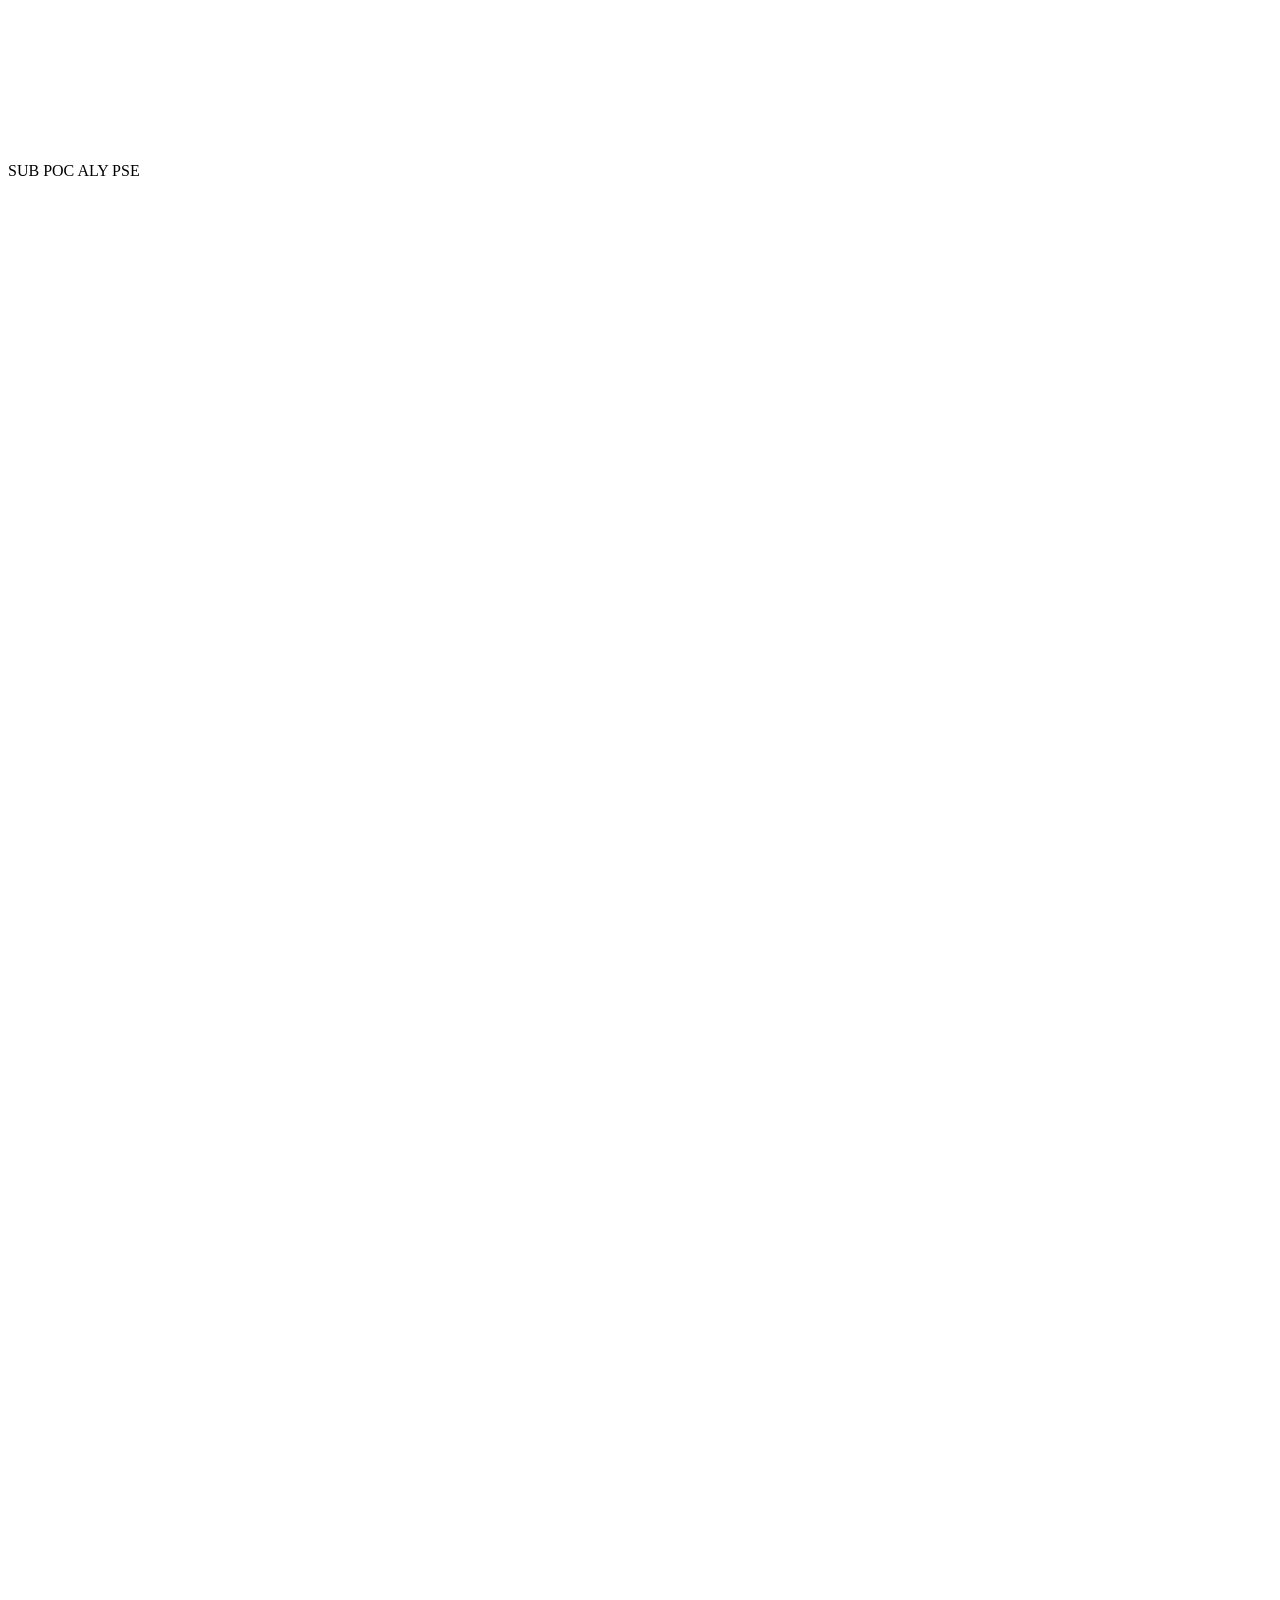
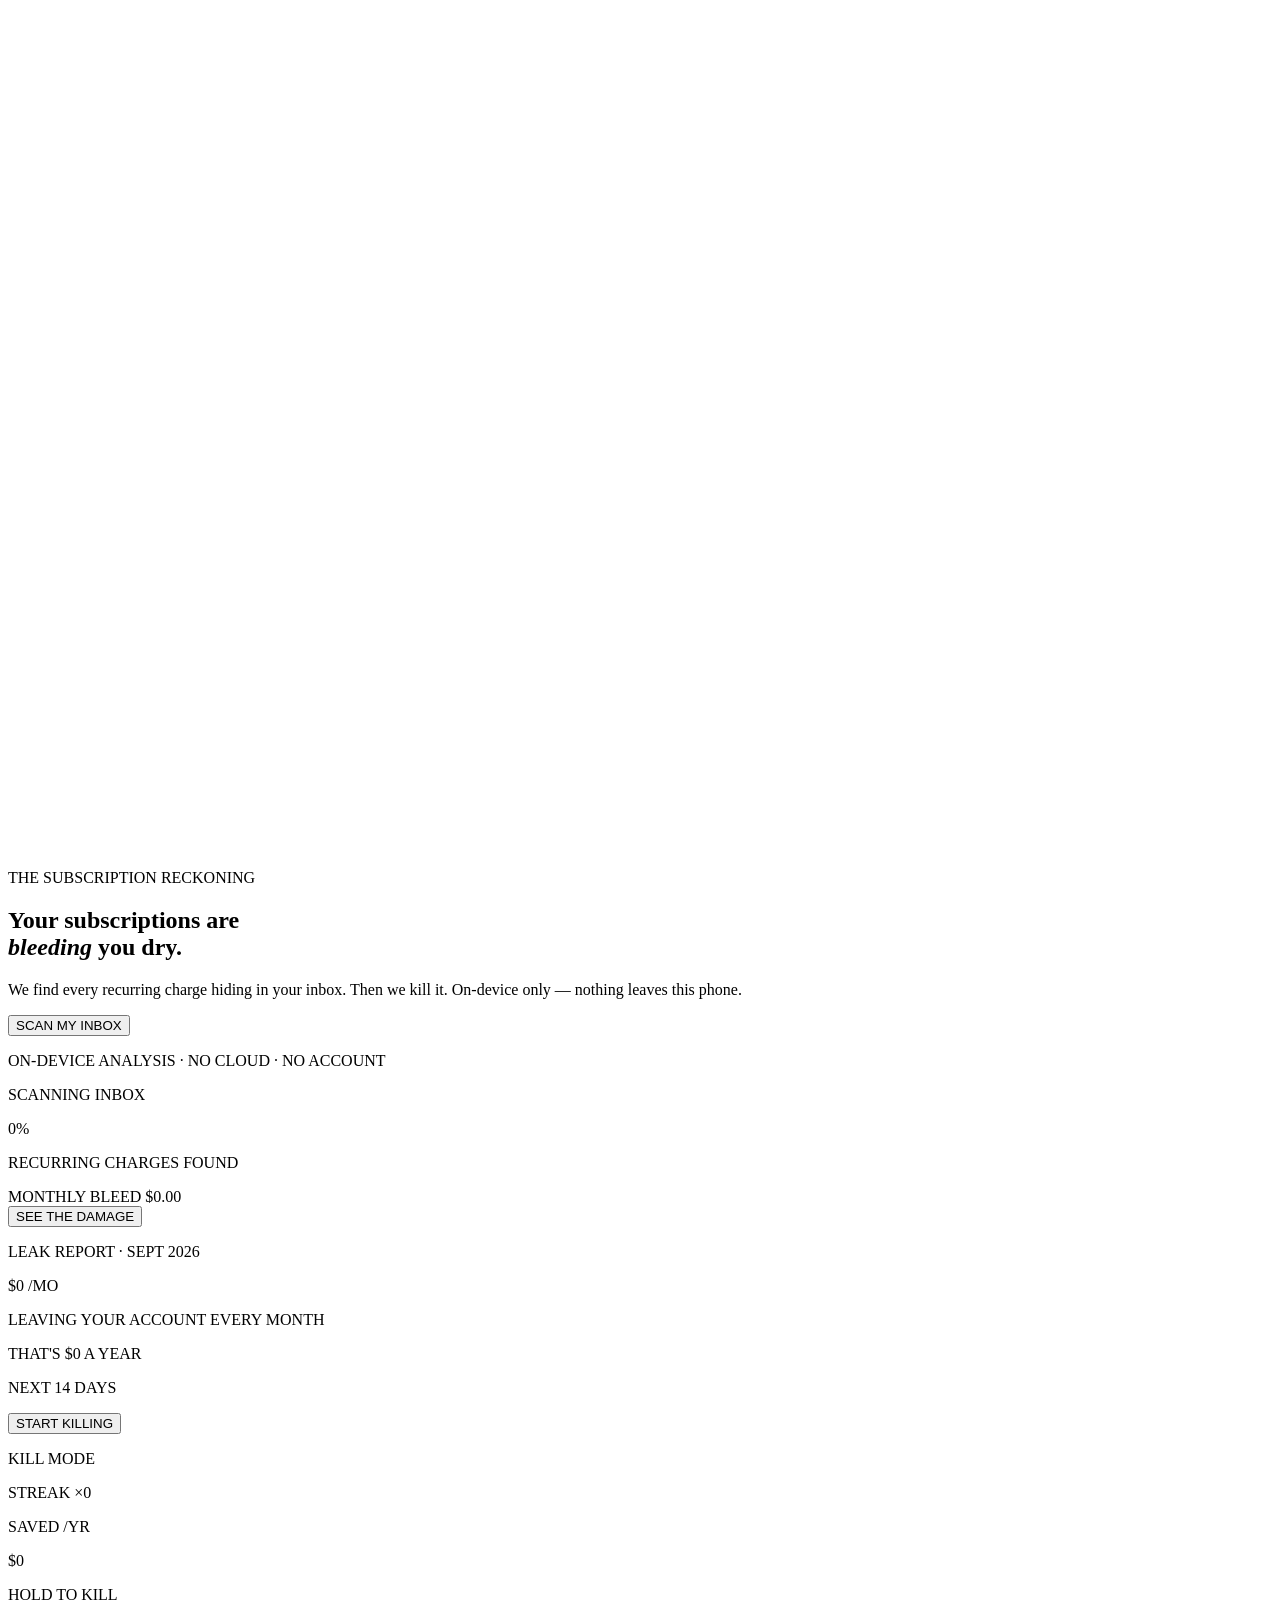
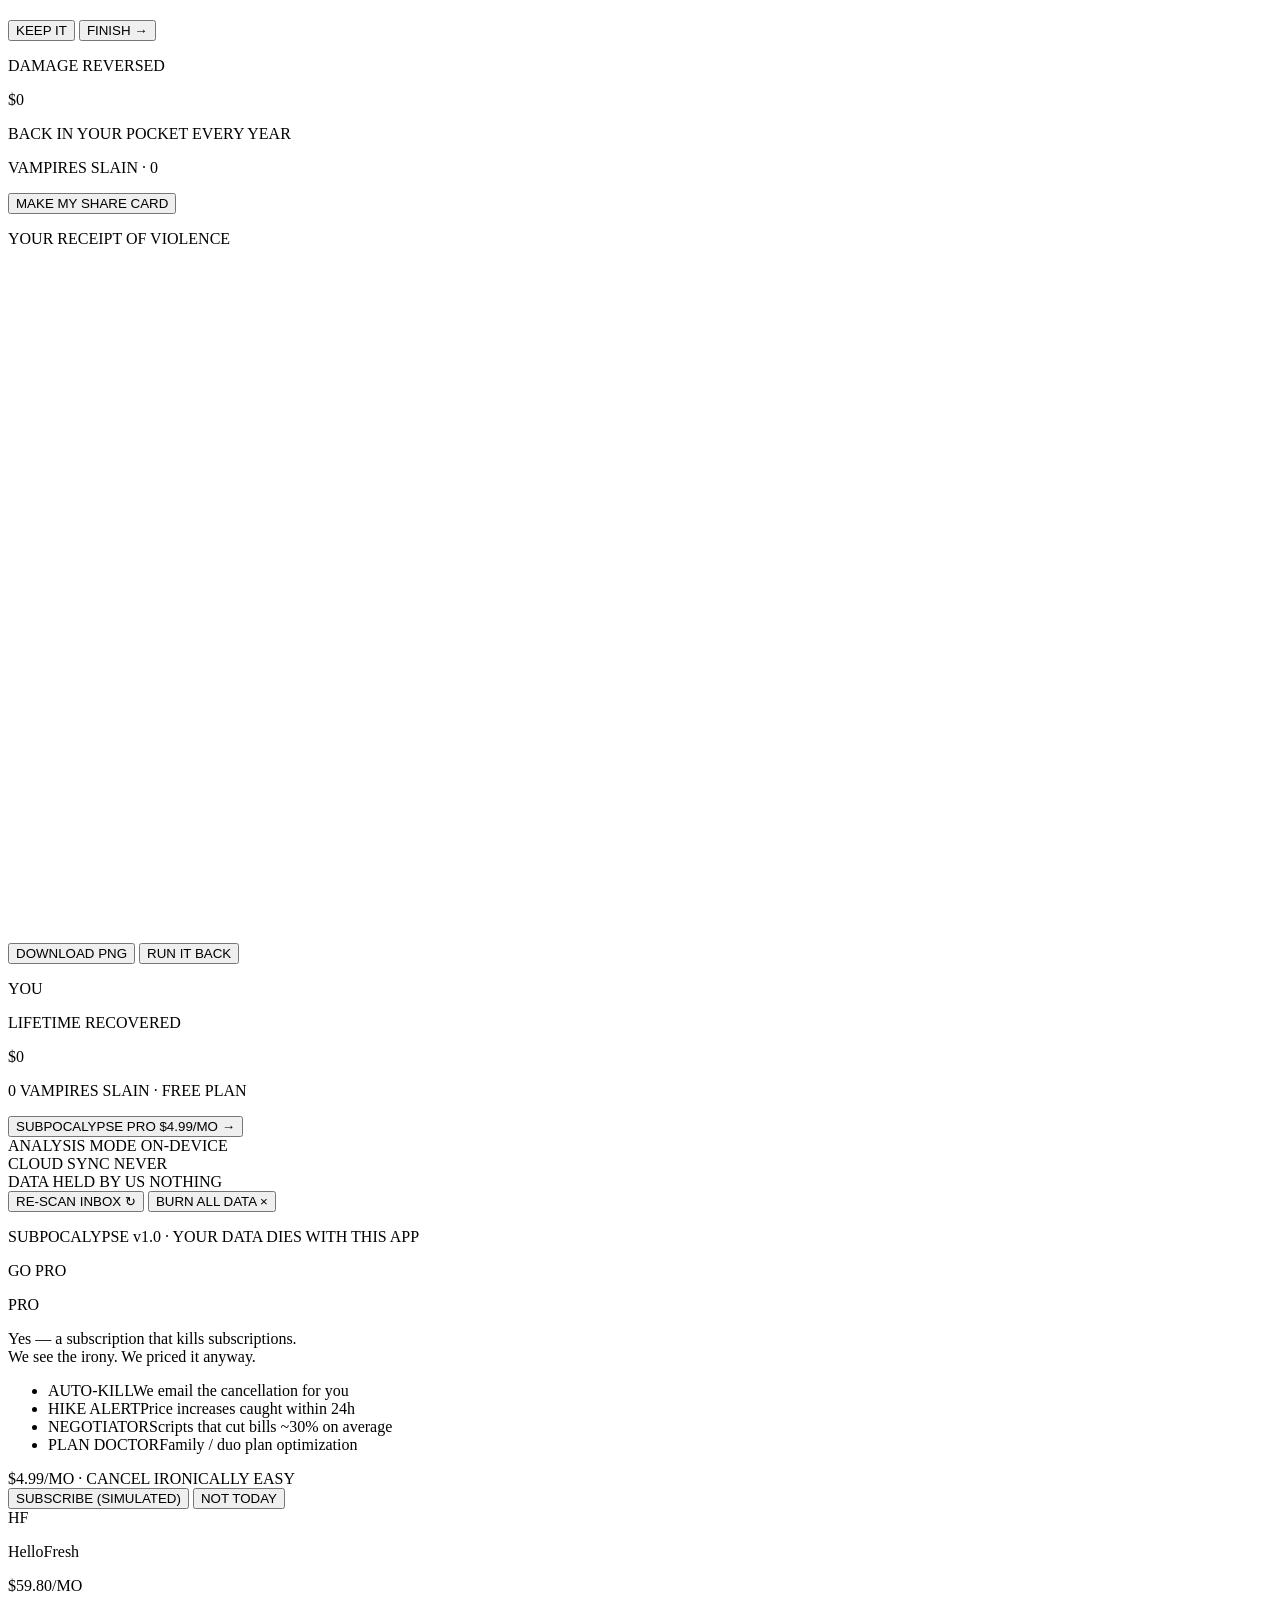
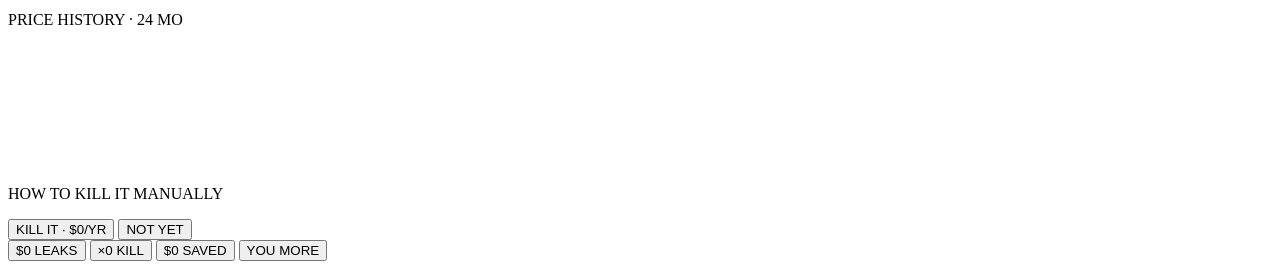
==== app/index.html @ c68f46f6 "Add app shell: HTML, SVG icon, web manifest, service worker" ====
<!DOCTYPE html>
<html lang="en">
<head>
<meta charset="UTF-8">
<meta name="viewport" content="width=device-width, initial-scale=1.0, viewport-fit=cover">
<meta name="theme-color" content="#000000">
<meta name="apple-mobile-web-app-capable" content="yes">
<meta name="apple-mobile-web-app-status-bar-style" content="black-translucent">
<link rel="manifest" href="manifest.webmanifest">
<link rel="icon" href="icon.svg" type="image/svg+xml">
<title>SUBPOCALYPSE — Kill your subscriptions</title>
<link rel="preconnect" href="https://fonts.googleapis.com">
<link rel="preconnect" href="https://fonts.gstatic.com" crossorigin>
<link href="https://fonts.googleapis.com/css2?family=Space+Mono:wght@400;700&family=Space+Grotesk:wght@300;400;500;700&display=swap" rel="stylesheet">
<link rel="stylesheet" href="style.css">
</head>
<body>

<div class="stage">
  <div class="phone" id="phone">
    <canvas id="fx" class="fx"></canvas>

    <!-- ============ SCREEN: WELCOME ============ -->
    <section class="screen active" id="scr-welcome">
      <div class="welcome-grid" aria-hidden="true">
        <span class="frag f1">S</span><span class="frag f2">U</span><span class="frag f3">B</span>
        <span class="frag f4">P</span><span class="frag f5">O</span><span class="frag f6">C</span>
        <span class="frag f7">A</span><span class="frag f8">L</span><span class="frag f9">Y</span>
        <span class="frag f10">P</span><span class="frag f11">S</span><span class="frag f12">E</span>
        <svg class="frag-lines" viewBox="0 0 390 700" preserveAspectRatio="none">
          <line x1="40" y1="120" x2="350" y2="60"></line>
          <line x1="350" y1="60" x2="60" y2="620"></line>
          <line x1="60" y1="620" x2="330" y2="560"></line>
          <line x1="330" y1="560" x2="40" y2="120"></line>
          <line x1="200" y1="330" x2="40" y2="120"></line>
          <line x1="200" y1="330" x2="330" y2="560"></line>
        </svg>
      </div>
      <div class="welcome-body">
        <p class="kicker">THE SUBSCRIPTION RECKONING</p>
        <h1 class="welcome-title">Your subscriptions are<br><em>bleeding</em> you dry.</h1>
        <p class="welcome-sub">We find every recurring charge hiding in your inbox. Then we kill it. On-device only — nothing leaves this phone.</p>
        <button class="btn-primary" id="btn-scan">SCAN MY INBOX</button>
        <p class="privacy-line"><span class="dot"></span>ON-DEVICE ANALYSIS · NO CLOUD · NO ACCOUNT</p>
      </div>
    </section>

    <!-- ============ SCREEN: SCAN ============ -->
    <section class="screen" id="scr-scan">
      <header class="screen-head">
        <p class="kicker">SCANNING INBOX</p>
        <p class="scan-pct" id="scan-pct">0%</p>
      </header>
      <div class="scan-stream" id="scan-stream"></div>
      <div class="scan-progress"><div class="scan-bar" id="scan-bar"></div></div>
      <div class="scan-found">
        <p class="kicker dim">RECURRING CHARGES FOUND</p>
        <ul class="found-list" id="found-list"></ul>
        <div class="found-total">
          <span>MONTHLY BLEED</span>
          <span class="mono" id="found-total">$0.00</span>
        </div>
      </div>
      <button class="btn-primary hidden" id="btn-report">SEE THE DAMAGE</button>
    </section>

    <!-- ============ SCREEN: REPORT (LEAK DASHBOARD) ============ -->
    <section class="screen" id="scr-report">
      <header class="screen-head">
        <p class="kicker">LEAK REPORT · SEPT 2026</p>
      </header>
      <div class="bleed-hero">
        <div class="bleed-amount">
          <span class="mono bleed-num" id="bleed-num">$0</span>
          <span class="bleed-per">/MO</span>
        </div>
        <p class="bleed-label">LEAVING YOUR ACCOUNT EVERY MONTH</p>
        <div class="drips" aria-hidden="true"><i></i><i></i><i></i></div>
        <p class="bleed-year">THAT'S <span class="mono" id="bleed-year">$0</span> A YEAR</p>
      </div>
      <div class="upcoming">
        <p class="kicker dim">NEXT 14 DAYS</p>
        <div class="up-strip" id="up-strip"></div>
      </div>
      <ul class="leak-list" id="leak-list"></ul>
      <button class="btn-primary" id="btn-killmode">START KILLING</button>
    </section>

    <!-- ============ SCREEN: KILL MODE ============ -->
    <section class="screen" id="scr-kill">
      <header class="screen-head row">
        <div>
          <p class="kicker">KILL MODE</p>
          <p class="kill-streak mono" id="kill-streak">STREAK ×0</p>
        </div>
        <div class="saved-box">
          <p class="kicker dim">SAVED /YR</p>
          <p class="saved-num mono" id="saved-num">$0</p>
        </div>
      </header>
      <div class="kill-arena" id="kill-arena">
        <div class="kill-card" id="kill-card"></div>
        <p class="kill-hint" id="kill-hint">HOLD TO KILL</p>
      </div>
      <div class="kill-actions">
        <button class="btn-ghost" id="btn-keep">KEEP IT</button>
        <button class="btn-ghost hidden" id="btn-finish">FINISH →</button>
      </div>
    </section>

    <!-- ============ SCREEN: SAVED / SUMMARY ============ -->
    <section class="screen" id="scr-saved">
      <header class="screen-head">
        <p class="kicker">DAMAGE REVERSED</p>
      </header>
      <div class="saved-hero">
        <p class="saved-big mono" id="saved-big">$0</p>
        <p class="bleed-label">BACK IN YOUR POCKET EVERY YEAR</p>
      </div>
      <div class="badge-section">
        <p class="kicker dim">VAMPIRES SLAIN · <span id="badge-count">0</span></p>
        <div class="badge-grid" id="badge-grid"></div>
      </div>
      <button class="btn-primary" id="btn-share">MAKE MY SHARE CARD</button>
    </section>

    <!-- ============ SCREEN: SHARE CARD ============ -->
    <section class="screen" id="scr-share">
      <header class="screen-head">
        <p class="kicker">YOUR RECEIPT OF VIOLENCE</p>
      </header>
      <div class="share-wrap">
        <canvas id="share-canvas" width="540" height="675"></canvas>
      </div>
      <div class="share-actions">
        <button class="btn-primary" id="btn-download">DOWNLOAD PNG</button>
        <button class="btn-ghost" id="btn-again">RUN IT BACK</button>
      </div>
    </section>

    <!-- ============ SCREEN: YOU / SETTINGS ============ -->
    <section class="screen" id="scr-you">
      <header class="screen-head">
        <p class="kicker">YOU</p>
      </header>
      <div class="you-hero">
        <p class="you-stat-label kicker dim">LIFETIME RECOVERED</p>
        <p class="you-stat mono" id="you-saved">$0</p>
        <p class="you-sub" id="you-sub-line">0 VAMPIRES SLAIN · FREE PLAN</p>
      </div>
      <div class="you-rows">
        <button class="you-row accent-row" id="row-pro">
          <span>SUBPOCALYPSE PRO</span>
          <span class="mono you-row-val" id="pro-status">$4.99/MO →</span>
        </button>
        <div class="you-row">
          <span>ANALYSIS MODE</span>
          <span class="mono you-row-val">ON-DEVICE</span>
        </div>
        <div class="you-row">
          <span>CLOUD SYNC</span>
          <span class="mono you-row-val">NEVER</span>
        </div>
        <div class="you-row">
          <span>DATA HELD BY US</span>
          <span class="mono you-row-val">NOTHING</span>
        </div>
        <button class="you-row" id="row-rescan">
          <span>RE-SCAN INBOX</span>
          <span class="mono you-row-val">↻</span>
        </button>
        <button class="you-row danger" id="row-reset">
          <span>BURN ALL DATA</span>
          <span class="mono you-row-val">×</span>
        </button>
      </div>
      <p class="you-foot mono">SUBPOCALYPSE v1.0 · YOUR DATA DIES WITH THIS APP</p>
    </section>

    <!-- ============ SCREEN: PAYWALL ============ -->
    <section class="screen" id="scr-paywall">
      <header class="screen-head">
        <p class="kicker">GO PRO</p>
      </header>
      <div class="pay-hero">
        <p class="pay-title">PRO</p>
        <p class="pay-irony">Yes — a subscription that kills subscriptions.<br>We see the irony. We priced it anyway.</p>
      </div>
      <ul class="pay-features">
        <li><span class="mono pf-k">AUTO-KILL</span>We email the cancellation for you</li>
        <li><span class="mono pf-k">HIKE ALERT</span>Price increases caught within 24h</li>
        <li><span class="mono pf-k">NEGOTIATOR</span>Scripts that cut bills ~30% on average</li>
        <li><span class="mono pf-k">PLAN DOCTOR</span>Family / duo plan optimization</li>
      </ul>
      <div class="pay-price-line">
        <span class="mono pay-price">$4.99</span><span class="pay-per">/MO · CANCEL IRONICALLY EASY</span>
      </div>
      <button class="btn-primary" id="btn-subscribe">SUBSCRIBE (SIMULATED)</button>
      <button class="btn-ghost" id="btn-pay-back">NOT TODAY</button>
    </section>

    <!-- ============ DETAIL SHEET (overlay) ============ -->
    <div class="sheet-veil" id="sheet-veil"></div>
    <aside class="sheet" id="sheet">
      <div class="sheet-grip"></div>
      <div class="sheet-head">
        <span class="sheet-mono mono" id="dt-mono">HF</span>
        <div class="sheet-title">
          <p class="sheet-name" id="dt-name">HelloFresh</p>
          <p class="sheet-price mono" id="dt-price">$59.80/MO</p>
        </div>
      </div>
      <div class="sheet-flags" id="dt-flags"></div>
      <div class="sheet-block">
        <p class="kicker dim">PRICE HISTORY · 24 MO</p>
        <canvas id="dt-chart" width="640" height="120"></canvas>
      </div>
      <div class="sheet-block">
        <p class="kicker dim">HOW TO KILL IT MANUALLY</p>
        <ol class="dt-steps" id="dt-steps"></ol>
      </div>
      <div class="sheet-actions">
        <button class="btn-primary" id="dt-kill">KILL IT · <span id="dt-save">$0</span>/YR</button>
        <button class="btn-ghost" id="dt-close">NOT YET</button>
      </div>
    </aside>

    <!-- ============ TAB BAR ============ -->
    <nav class="tabbar hidden" id="tabbar">
      <button class="tab active" data-tab="scr-report">
        <span class="tab-num mono" id="tab-leak-num">$0</span>
        <span class="tab-label">LEAKS</span>
      </button>
      <button class="tab" data-tab="scr-kill">
        <span class="tab-num mono" id="tab-kill-num">×0</span>
        <span class="tab-label">KILL</span>
      </button>
      <button class="tab" data-tab="scr-saved">
        <span class="tab-num mono accent" id="tab-save-num">$0</span>
        <span class="tab-label">SAVED</span>
      </button>
      <button class="tab" data-tab="scr-you">
        <span class="tab-num mono">YOU</span>
        <span class="tab-label">MORE</span>
      </button>
    </nav>

    <div class="noise" aria-hidden="true"></div>
  </div>
</div>

<script src="main.js"></script>
</body>
</html>
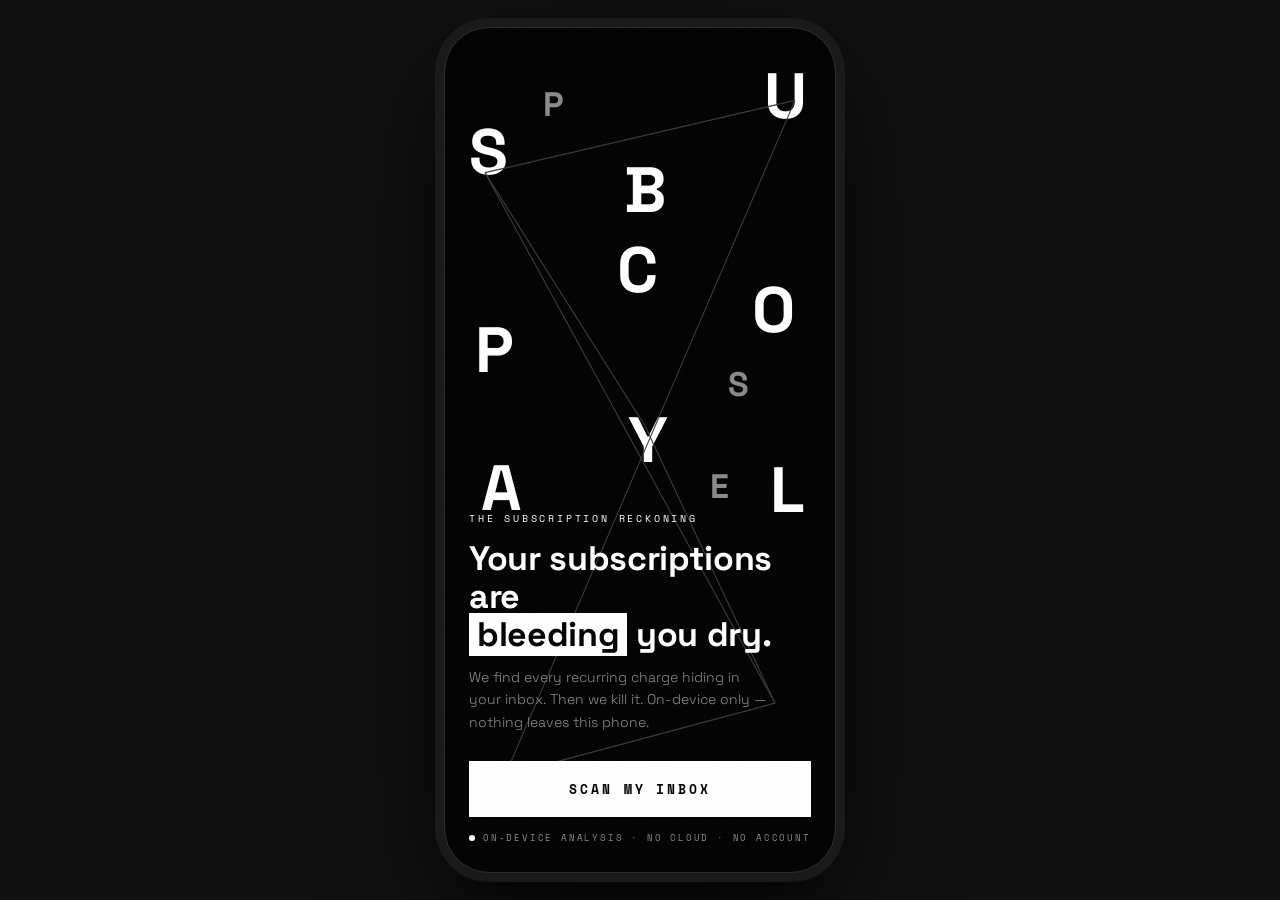
==== commit 6c4c802c: "v1.1: bump version label in app shell" ====
--- a/app/index.html
+++ b/app/index.html
@@ -174,7 +174,7 @@
           <span class="mono you-row-val">×</span>
         </button>
       </div>
-      <p class="you-foot mono">SUBPOCALYPSE v1.0 · YOUR DATA DIES WITH THIS APP</p>
+      <p class="you-foot mono">SUBPOCALYPSE v1.1 · YOUR DATA DIES WITH THIS APP</p>
     </section>
 
     <!-- ============ SCREEN: PAYWALL ============ -->
--- a/app/style.css
+++ b/app/style.css
@@ -0,0 +1,933 @@
+/* ============================================================
+   SUBPOCALYPSE — design system
+   monochrome discipline: #000 / #fff / one accent #e6da1c
+   accent is used EXCLUSIVELY for saved-money moments
+   easing: cubic-bezier(0.5, 0, 0.1, 1) · 0.2s / 0.4s / 0.8s
+   ============================================================ */
+
+:root {
+  --bg: #000000;
+  --ink: #ffffff;
+  --mute: #8a8a8a;
+  --faint: #3a3a3a;
+  --accent: #e6da1c;
+  --ease: cubic-bezier(0.5, 0, 0.1, 1);
+  --t-fast: 0.2s;
+  --t-mid: 0.4s;
+  --t-slow: 0.8s;
+  --mono: 'Space Mono', ui-monospace, monospace;
+  --grot: 'Space Grotesk', -apple-system, 'PingFang SC', sans-serif;
+}
+
+* { margin: 0; padding: 0; box-sizing: border-box; -webkit-tap-highlight-color: transparent; }
+
+html, body { height: 100%; }
+
+body {
+  background: #111;
+  font-family: var(--grot);
+  color: var(--ink);
+  display: flex;
+  align-items: center;
+  justify-content: center;
+  min-height: 100dvh;
+}
+
+.mono { font-family: var(--mono); font-variant-numeric: tabular-nums; }
+
+/* ---------- stage & phone frame ---------- */
+
+.stage { width: 100%; height: 100dvh; display: flex; align-items: center; justify-content: center; }
+
+.phone {
+  position: relative;
+  width: 390px;
+  height: 844px;
+  max-height: 100dvh;
+  background: var(--bg);
+  overflow: hidden;
+  isolation: isolate;
+}
+
+@media (min-width: 430px) and (min-height: 900px) {
+  .phone {
+    border-radius: 44px;
+    outline: 1px solid #2c2c2c;
+    box-shadow: 0 0 0 10px #1a1a1a, 0 40px 120px rgba(0,0,0,0.9);
+  }
+}
+
+@media (max-width: 430px), (max-height: 899px) {
+  .phone { width: 100vw; height: 100dvh; }
+}
+
+.fx {
+  position: absolute;
+  inset: 0;
+  z-index: 60;
+  pointer-events: none;
+}
+
+.noise {
+  position: absolute;
+  inset: 0;
+  z-index: 70;
+  pointer-events: none;
+  opacity: 0.05;
+  background-image: url("data:image/svg+xml,%3Csvg xmlns='http://www.w3.org/2000/svg' width='120' height='120'%3E%3Cfilter id='n'%3E%3CfeTurbulence type='fractalNoise' baseFrequency='0.9' numOctaves='2'/%3E%3C/filter%3E%3Crect width='120' height='120' filter='url(%23n)'/%3E%3C/svg%3E");
+}
+
+/* ---------- screens ---------- */
+
+.screen {
+  position: absolute;
+  inset: 0;
+  display: flex;
+  flex-direction: column;
+  padding: 28px 24px calc(28px + env(safe-area-inset-bottom));
+  opacity: 0;
+  visibility: hidden;
+  transform: translateY(24px);
+  transition: opacity var(--t-mid) var(--ease), transform var(--t-mid) var(--ease), visibility 0s var(--t-mid);
+}
+
+.screen.active {
+  opacity: 1;
+  visibility: visible;
+  transform: translateY(0);
+  transition: opacity var(--t-mid) var(--ease), transform var(--t-mid) var(--ease), visibility 0s;
+}
+
+.kicker {
+  font-family: var(--mono);
+  font-size: 10px;
+  letter-spacing: 0.28em;
+  color: var(--ink);
+}
+
+.kicker.dim { color: var(--mute); }
+
+.screen-head { padding-top: 12px; }
+.screen-head.row { display: flex; justify-content: space-between; align-items: flex-end; }
+
+.hidden { display: none !important; }
+
+/* ---------- buttons ---------- */
+
+.btn-primary {
+  font-family: var(--mono);
+  font-size: 13px;
+  font-weight: 700;
+  letter-spacing: 0.22em;
+  color: #000;
+  background: var(--ink);
+  border: none;
+  padding: 18px 20px;
+  width: 100%;
+  cursor: pointer;
+  transition: background var(--t-fast) var(--ease), transform var(--t-fast) var(--ease);
+}
+
+.btn-primary:active { transform: scale(0.97); background: var(--accent); }
+
+.btn-ghost {
+  font-family: var(--mono);
+  font-size: 11px;
+  letter-spacing: 0.22em;
+  color: var(--mute);
+  background: none;
+  border: 1px solid var(--faint);
+  padding: 14px 20px;
+  cursor: pointer;
+  transition: color var(--t-fast) var(--ease), border-color var(--t-fast) var(--ease);
+}
+
+.btn-ghost:active { color: var(--ink); border-color: var(--ink); }
+
+/* ---------- WELCOME ---------- */
+
+#scr-welcome { justify-content: flex-end; }
+
+.welcome-grid { position: absolute; inset: 0; }
+
+.frag {
+  position: absolute;
+  font-family: var(--grot);
+  font-weight: 700;
+  font-size: 64px;
+  line-height: 1;
+  color: var(--ink);
+  opacity: 0;
+  animation: frag-in var(--t-slow) var(--ease) forwards;
+}
+
+.f1 { left: 24px;  top: 92px;  animation-delay: 0.05s; }
+.f2 { right: 28px; top: 36px;  animation-delay: 0.10s; }
+.f3 { left: 46%;   top: 130px; animation-delay: 0.15s; }
+.f4 { left: 30px;  top: 290px; animation-delay: 0.20s; }
+.f5 { right: 40px; top: 250px; animation-delay: 0.25s; }
+.f6 { left: 44%;   top: 210px; animation-delay: 0.30s; }
+.f7 { left: 36px;  top: 428px; animation-delay: 0.35s; }
+.f8 { right: 30px; top: 430px; animation-delay: 0.40s; }
+.f9 { left: 47%;   top: 380px; animation-delay: 0.45s; }
+.f10{ left: 25%;   top: 60px;  animation-delay: 0.50s; font-size: 34px; color: var(--mute); }
+.f11{ right: 22%;  top: 340px; animation-delay: 0.55s; font-size: 34px; color: var(--mute); }
+.f12{ left: 68%;   top: 442px; animation-delay: 0.60s; font-size: 34px; color: var(--mute); }
+
+@keyframes frag-in {
+  from { opacity: 0; transform: translateY(14px); }
+  to   { opacity: 1; transform: translateY(0); }
+}
+
+.frag-lines {
+  position: absolute;
+  inset: 0;
+  width: 100%;
+  height: 100%;
+}
+
+.frag-lines line {
+  stroke: var(--faint);
+  stroke-width: 1;
+  stroke-dasharray: 700;
+  stroke-dashoffset: 700;
+  animation: draw-line 1.4s var(--ease) forwards;
+  animation-delay: 0.5s;
+}
+
+@keyframes draw-line { to { stroke-dashoffset: 0; } }
+
+.welcome-body { position: relative; z-index: 2; }
+
+.welcome-title {
+  font-size: 34px;
+  font-weight: 700;
+  line-height: 1.12;
+  letter-spacing: -0.01em;
+  margin: 14px 0 12px;
+}
+
+.welcome-title em {
+  font-style: normal;
+  color: var(--bg);
+  background: var(--ink);
+  padding: 0 8px;
+}
+
+.welcome-sub {
+  font-size: 14px;
+  font-weight: 300;
+  line-height: 1.6;
+  color: var(--mute);
+  margin-bottom: 28px;
+  max-width: 300px;
+}
+
+.privacy-line {
+  display: flex;
+  align-items: center;
+  gap: 8px;
+  font-family: var(--mono);
+  font-size: 9px;
+  letter-spacing: 0.2em;
+  color: var(--mute);
+  margin-top: 14px;
+}
+
+.privacy-line .dot {
+  width: 6px; height: 6px;
+  background: var(--ink);
+  border-radius: 50%;
+  animation: blink 1.6s steps(2) infinite;
+}
+
+@keyframes blink { 50% { opacity: 0.25; } }
+
+/* ---------- SCAN ---------- */
+
+.scan-pct {
+  font-family: var(--mono);
+  font-size: 56px;
+  font-weight: 700;
+  line-height: 1;
+  margin-top: 10px;
+}
+
+.scan-stream {
+  height: 120px;
+  overflow: hidden;
+  position: relative;
+  margin: 18px 0 14px;
+  border-top: 1px solid var(--faint);
+  border-bottom: 1px solid var(--faint);
+  padding: 10px 0;
+}
+
+.scan-stream::after {
+  content: '';
+  position: absolute;
+  inset: 0;
+  background: linear-gradient(to bottom, var(--bg), transparent 30%, transparent 70%, var(--bg));
+  pointer-events: none;
+}
+
+.stream-line {
+  font-family: var(--mono);
+  font-size: 11px;
+  color: var(--mute);
+  line-height: 2;
+  white-space: nowrap;
+}
+
+.scan-progress {
+  height: 2px;
+  background: var(--faint);
+  margin-bottom: 22px;
+}
+
+.scan-bar {
+  height: 100%;
+  width: 0%;
+  background: var(--ink);
+  transition: width var(--t-fast) linear;
+}
+
+.scan-found { flex: 1; overflow: hidden; display: flex; flex-direction: column; }
+
+.found-list {
+  list-style: none;
+  flex: 1;
+  overflow: hidden;
+  margin-top: 10px;
+}
+
+.found-list li {
+  display: flex;
+  justify-content: space-between;
+  align-items: baseline;
+  padding: 9px 0;
+  border-bottom: 1px solid var(--faint);
+  font-size: 14px;
+  opacity: 0;
+  transform: translateX(-10px);
+  animation: row-in var(--t-mid) var(--ease) forwards;
+}
+
+.found-list .price { font-family: var(--mono); font-size: 13px; }
+
+@keyframes row-in {
+  to { opacity: 1; transform: translateX(0); }
+}
+
+.found-total {
+  display: flex;
+  justify-content: space-between;
+  align-items: baseline;
+  padding-top: 14px;
+  font-family: var(--mono);
+  font-size: 11px;
+  letter-spacing: 0.2em;
+}
+
+.found-total .mono { font-size: 22px; font-weight: 700; letter-spacing: 0; }
+
+#btn-report { margin-top: 18px; }
+
+/* ---------- REPORT ---------- */
+
+.bleed-hero { padding: 26px 0 18px; position: relative; }
+
+.bleed-amount { display: flex; align-items: baseline; gap: 8px; }
+
+.bleed-num {
+  font-size: 72px;
+  font-weight: 700;
+  line-height: 1;
+  letter-spacing: -0.02em;
+}
+
+.bleed-per { font-family: var(--mono); font-size: 14px; color: var(--mute); }
+
+.bleed-label {
+  font-family: var(--mono);
+  font-size: 9px;
+  letter-spacing: 0.26em;
+  color: var(--mute);
+  margin-top: 10px;
+}
+
+.drips { position: absolute; right: 6px; top: 40px; display: flex; gap: 14px; }
+
+.drips i {
+  width: 2px;
+  height: 10px;
+  background: var(--mute);
+  animation: drip 1.8s var(--ease) infinite;
+}
+
+.drips i:nth-child(2) { animation-delay: 0.6s; height: 14px; }
+.drips i:nth-child(3) { animation-delay: 1.2s; }
+
+@keyframes drip {
+  0%   { transform: translateY(0); opacity: 0; }
+  15%  { opacity: 1; }
+  100% { transform: translateY(46px); opacity: 0; }
+}
+
+.bleed-year {
+  font-family: var(--mono);
+  font-size: 11px;
+  letter-spacing: 0.18em;
+  margin-top: 16px;
+  color: var(--ink);
+}
+
+.bleed-year .mono { font-weight: 700; }
+
+.leak-list {
+  list-style: none;
+  flex: 1;
+  overflow-y: auto;
+  margin-top: 8px;
+  scrollbar-width: none;
+}
+
+.leak-list::-webkit-scrollbar { display: none; }
+
+.leak-row {
+  display: flex;
+  align-items: baseline;
+  gap: 12px;
+  padding: 12px 0;
+  border-bottom: 1px solid var(--faint);
+}
+
+.leak-mono {
+  font-family: var(--mono);
+  font-weight: 700;
+  font-size: 15px;
+  width: 30px;
+  flex-shrink: 0;
+}
+
+.leak-info { flex: 1; min-width: 0; }
+
+.leak-name { font-size: 14px; font-weight: 500; }
+
+.leak-flags {
+  font-family: var(--mono);
+  font-size: 9px;
+  letter-spacing: 0.14em;
+  color: var(--mute);
+  margin-top: 3px;
+}
+
+.leak-flags .flag {
+  display: inline-block;
+  margin-right: 10px;
+  text-decoration: underline;
+  text-underline-offset: 3px;
+  text-decoration-color: var(--faint);
+}
+
+.leak-price { font-family: var(--mono); font-size: 14px; font-weight: 700; }
+
+.leak-price small { font-weight: 400; color: var(--mute); font-size: 10px; }
+
+#btn-killmode { margin-top: 16px; }
+
+/* ---------- KILL MODE ---------- */
+
+.kill-streak { font-size: 12px; letter-spacing: 0.2em; margin-top: 8px; color: var(--mute); }
+
+.saved-box { text-align: right; }
+
+.saved-num {
+  font-size: 30px;
+  font-weight: 700;
+  color: var(--accent);
+  line-height: 1.1;
+  margin-top: 6px;
+  transition: transform var(--t-fast) var(--ease);
+}
+
+.saved-num.pulse { transform: scale(1.12); }
+
+.kill-arena {
+  flex: 1;
+  display: flex;
+  flex-direction: column;
+  align-items: center;
+  justify-content: center;
+  position: relative;
+}
+
+.kill-card {
+  width: 100%;
+  border: 1px solid var(--ink);
+  padding: 26px 22px 22px;
+  cursor: pointer;
+  user-select: none;
+  -webkit-user-select: none;
+  touch-action: none;
+  position: relative;
+  transition: transform var(--t-fast) var(--ease);
+  background: var(--bg);
+}
+
+.kill-card.squeezing { transform: scale(0.965); }
+
+.kc-top {
+  display: flex;
+  justify-content: space-between;
+  align-items: baseline;
+}
+
+.kc-name { font-size: 26px; font-weight: 700; letter-spacing: -0.01em; }
+
+.kc-price { font-family: var(--mono); font-size: 22px; font-weight: 700; }
+
+.kc-price small { font-size: 11px; color: var(--mute); font-weight: 400; }
+
+.kc-flags {
+  margin-top: 14px;
+  display: flex;
+  flex-wrap: wrap;
+  gap: 8px 16px;
+}
+
+.kc-flag {
+  font-family: var(--mono);
+  font-size: 9px;
+  letter-spacing: 0.18em;
+  color: var(--mute);
+  text-decoration: underline;
+  text-underline-offset: 3px;
+  text-decoration-color: var(--faint);
+}
+
+.kc-hold {
+  margin-top: 22px;
+  height: 3px;
+  background: var(--faint);
+  position: relative;
+  overflow: hidden;
+}
+
+.kc-hold-fill {
+  position: absolute;
+  inset: 0;
+  width: 0%;
+  background: var(--accent);
+}
+
+.kc-hold-label {
+  margin-top: 10px;
+  font-family: var(--mono);
+  font-size: 9px;
+  letter-spacing: 0.26em;
+  color: var(--mute);
+  text-align: center;
+}
+
+.kill-hint {
+  margin-top: 26px;
+  font-family: var(--mono);
+  font-size: 10px;
+  letter-spacing: 0.3em;
+  color: var(--mute);
+  animation: blink 2s steps(2) infinite;
+}
+
+.kill-actions {
+  display: flex;
+  gap: 12px;
+  justify-content: center;
+}
+
+/* ---------- SAVED ---------- */
+
+.saved-hero { padding: 30px 0 22px; }
+
+.saved-big {
+  font-size: 76px;
+  font-weight: 700;
+  line-height: 1;
+  letter-spacing: -0.02em;
+  color: var(--accent);
+}
+
+.badge-section { flex: 1; margin-top: 6px; overflow: hidden; }
+
+.badge-grid {
+  display: grid;
+  grid-template-columns: repeat(3, 1fr);
+  gap: 1px;
+  background: var(--faint);
+  border: 1px solid var(--faint);
+  margin-top: 12px;
+}
+
+.badge {
+  background: var(--bg);
+  padding: 16px 10px 14px;
+  text-align: center;
+  opacity: 0;
+  transform: scale(0.9);
+  animation: badge-in var(--t-mid) var(--ease) forwards;
+}
+
+@keyframes badge-in {
+  to { opacity: 1; transform: scale(1); }
+}
+
+.badge .b-mono {
+  font-family: var(--mono);
+  font-weight: 700;
+  font-size: 20px;
+  display: block;
+  color: var(--ink);
+}
+
+.badge .b-name {
+  font-family: var(--mono);
+  font-size: 8px;
+  letter-spacing: 0.18em;
+  color: var(--mute);
+  display: block;
+  margin-top: 6px;
+  text-transform: uppercase;
+}
+
+.badge .b-save {
+  font-family: var(--mono);
+  font-size: 11px;
+  font-weight: 700;
+  color: var(--accent);
+  display: block;
+  margin-top: 4px;
+}
+
+.badge.empty .b-mono { color: var(--faint); }
+.badge.empty .b-name { color: var(--faint); }
+
+/* ---------- SHARE ---------- */
+
+.share-wrap {
+  flex: 1;
+  display: flex;
+  align-items: center;
+  justify-content: center;
+  min-height: 0;
+}
+
+#share-canvas {
+  width: auto;
+  height: 100%;
+  max-width: 100%;
+  border: 1px solid var(--faint);
+}
+
+.share-actions { display: flex; flex-direction: column; gap: 12px; margin-top: 16px; }
+
+/* ============================================================
+   APP SHELL EXTENSIONS — tabs, sheet, upcoming, you, paywall
+   ============================================================ */
+
+.screen.with-tabs { padding-bottom: calc(96px + env(safe-area-inset-bottom)); }
+
+/* ---------- tab bar ---------- */
+
+.tabbar {
+  position: absolute;
+  left: 0; right: 0; bottom: 0;
+  z-index: 50;
+  display: grid;
+  grid-template-columns: repeat(4, 1fr);
+  border-top: 1px solid var(--faint);
+  background: var(--bg);
+  padding-bottom: env(safe-area-inset-bottom);
+}
+
+.tab {
+  background: none;
+  border: none;
+  color: var(--mute);
+  padding: 12px 4px 10px;
+  cursor: pointer;
+  display: flex;
+  flex-direction: column;
+  align-items: center;
+  gap: 4px;
+  border-top: 2px solid transparent;
+  margin-top: -1px;
+  transition: color var(--t-fast) var(--ease), border-color var(--t-fast) var(--ease);
+}
+
+.tab.active { color: var(--ink); border-top-color: var(--ink); }
+
+.tab-num { font-size: 13px; font-weight: 700; }
+.tab-num.accent { color: var(--accent); }
+.tab-label { font-family: var(--mono); font-size: 8px; letter-spacing: 0.26em; }
+
+/* ---------- upcoming strip ---------- */
+
+.upcoming { margin-top: 16px; }
+
+.up-strip {
+  display: flex;
+  gap: 1px;
+  background: var(--faint);
+  border: 1px solid var(--faint);
+  margin-top: 8px;
+  overflow-x: auto;
+  scrollbar-width: none;
+}
+
+.up-strip::-webkit-scrollbar { display: none; }
+
+.up-chip {
+  background: var(--bg);
+  padding: 10px 12px;
+  flex-shrink: 0;
+  min-width: 86px;
+}
+
+.up-chip .u-day {
+  font-family: var(--mono);
+  font-size: 9px;
+  letter-spacing: 0.18em;
+  color: var(--mute);
+  display: block;
+}
+
+.up-chip .u-name {
+  font-size: 12px;
+  font-weight: 500;
+  display: block;
+  margin-top: 4px;
+  white-space: nowrap;
+}
+
+.up-chip .u-price {
+  font-family: var(--mono);
+  font-size: 11px;
+  font-weight: 700;
+  display: block;
+  margin-top: 2px;
+}
+
+.up-chip.dead .u-name { color: var(--faint); text-decoration: line-through; }
+.up-chip.dead .u-price { color: var(--faint); }
+
+/* ---------- detail sheet ---------- */
+
+.sheet-veil {
+  position: absolute;
+  inset: 0;
+  z-index: 80;
+  background: rgba(0,0,0,0.72);
+  opacity: 0;
+  visibility: hidden;
+  transition: opacity var(--t-mid) var(--ease), visibility 0s var(--t-mid);
+}
+
+.sheet-veil.open {
+  opacity: 1;
+  visibility: visible;
+  transition: opacity var(--t-mid) var(--ease), visibility 0s;
+}
+
+.sheet {
+  position: absolute;
+  left: 0; right: 0; bottom: 0;
+  z-index: 90;
+  background: var(--bg);
+  border-top: 1px solid var(--ink);
+  padding: 10px 24px calc(20px + env(safe-area-inset-bottom));
+  max-height: 82%;
+  overflow-y: auto;
+  transform: translateY(103%);
+  transition: transform var(--t-mid) var(--ease);
+  scrollbar-width: none;
+}
+
+.sheet::-webkit-scrollbar { display: none; }
+
+.sheet.open { transform: translateY(0); }
+
+.sheet-grip {
+  width: 40px;
+  height: 3px;
+  background: var(--faint);
+  margin: 2px auto 16px;
+}
+
+.sheet-head { display: flex; gap: 16px; align-items: center; }
+
+.sheet-mono { font-size: 34px; font-weight: 700; }
+
+.sheet-name { font-size: 22px; font-weight: 700; }
+
+.sheet-price { font-size: 13px; color: var(--mute); margin-top: 2px; }
+
+.sheet-flags { display: flex; flex-wrap: wrap; gap: 8px 16px; margin-top: 14px; }
+
+.sheet-block { margin-top: 20px; }
+
+#dt-chart {
+  width: 100%;
+  height: 60px;
+  margin-top: 10px;
+  display: block;
+}
+
+.dt-steps {
+  list-style: none;
+  counter-reset: step;
+  margin-top: 10px;
+}
+
+.dt-steps li {
+  counter-increment: step;
+  font-size: 13px;
+  font-weight: 300;
+  line-height: 1.5;
+  color: var(--ink);
+  padding: 8px 0 8px 34px;
+  position: relative;
+  border-bottom: 1px solid var(--faint);
+}
+
+.dt-steps li::before {
+  content: counter(step, decimal-leading-zero);
+  position: absolute;
+  left: 0;
+  top: 10px;
+  font-family: var(--mono);
+  font-size: 10px;
+  color: var(--mute);
+}
+
+.dt-steps li em { font-style: normal; color: var(--accent); }
+
+.sheet-actions { margin-top: 22px; display: flex; flex-direction: column; gap: 10px; }
+
+/* ---------- YOU screen ---------- */
+
+.you-hero { padding: 26px 0 20px; }
+
+.you-stat {
+  font-size: 54px;
+  font-weight: 700;
+  line-height: 1;
+  margin-top: 10px;
+  color: var(--accent);
+}
+
+.you-sub {
+  font-family: var(--mono);
+  font-size: 10px;
+  letter-spacing: 0.2em;
+  color: var(--mute);
+  margin-top: 10px;
+}
+
+.you-rows { display: flex; flex-direction: column; }
+
+.you-row {
+  display: flex;
+  justify-content: space-between;
+  align-items: center;
+  width: 100%;
+  background: none;
+  border: none;
+  border-top: 1px solid var(--faint);
+  padding: 16px 0;
+  color: var(--ink);
+  font-family: var(--grot);
+  font-size: 14px;
+  font-weight: 500;
+  text-align: left;
+  cursor: pointer;
+}
+
+.you-row-val { font-size: 11px; color: var(--mute); letter-spacing: 0.12em; }
+
+.you-row.accent-row span:first-child { color: var(--accent); }
+
+.you-row.danger span:first-child { color: var(--mute); }
+
+.you-foot {
+  margin-top: auto;
+  padding-top: 20px;
+  font-size: 8px;
+  letter-spacing: 0.22em;
+  color: var(--faint);
+  text-align: center;
+}
+
+/* ---------- paywall ---------- */
+
+.pay-hero { padding: 30px 0 8px; }
+
+.pay-title {
+  font-family: var(--mono);
+  font-size: 84px;
+  font-weight: 700;
+  line-height: 1;
+  color: var(--accent);
+}
+
+.pay-irony {
+  font-size: 13px;
+  font-weight: 300;
+  line-height: 1.6;
+  color: var(--mute);
+  margin-top: 12px;
+}
+
+.pay-features { list-style: none; margin-top: 24px; flex: 1; }
+
+.pay-features li {
+  display: flex;
+  gap: 14px;
+  align-items: baseline;
+  padding: 13px 0;
+  border-top: 1px solid var(--faint);
+  font-size: 13px;
+  font-weight: 300;
+  line-height: 1.45;
+}
+
+.pf-k {
+  font-size: 10px;
+  font-weight: 700;
+  letter-spacing: 0.14em;
+  width: 92px;
+  flex-shrink: 0;
+}
+
+.pay-price-line {
+  display: flex;
+  align-items: baseline;
+  gap: 10px;
+  margin-bottom: 16px;
+}
+
+.pay-price { font-size: 34px; font-weight: 700; }
+
+.pay-per {
+  font-family: var(--mono);
+  font-size: 9px;
+  letter-spacing: 0.18em;
+  color: var(--mute);
+}
+
+#btn-pay-back { margin-top: 10px; }
+
+/* leak rows become tappable */
+.leak-row { cursor: pointer; }
+.leak-row.dead .leak-name { color: var(--faint); text-decoration: line-through; }
+.leak-row.dead .leak-price { color: var(--faint); }
+.leak-row.dead .leak-mono { color: var(--faint); }
